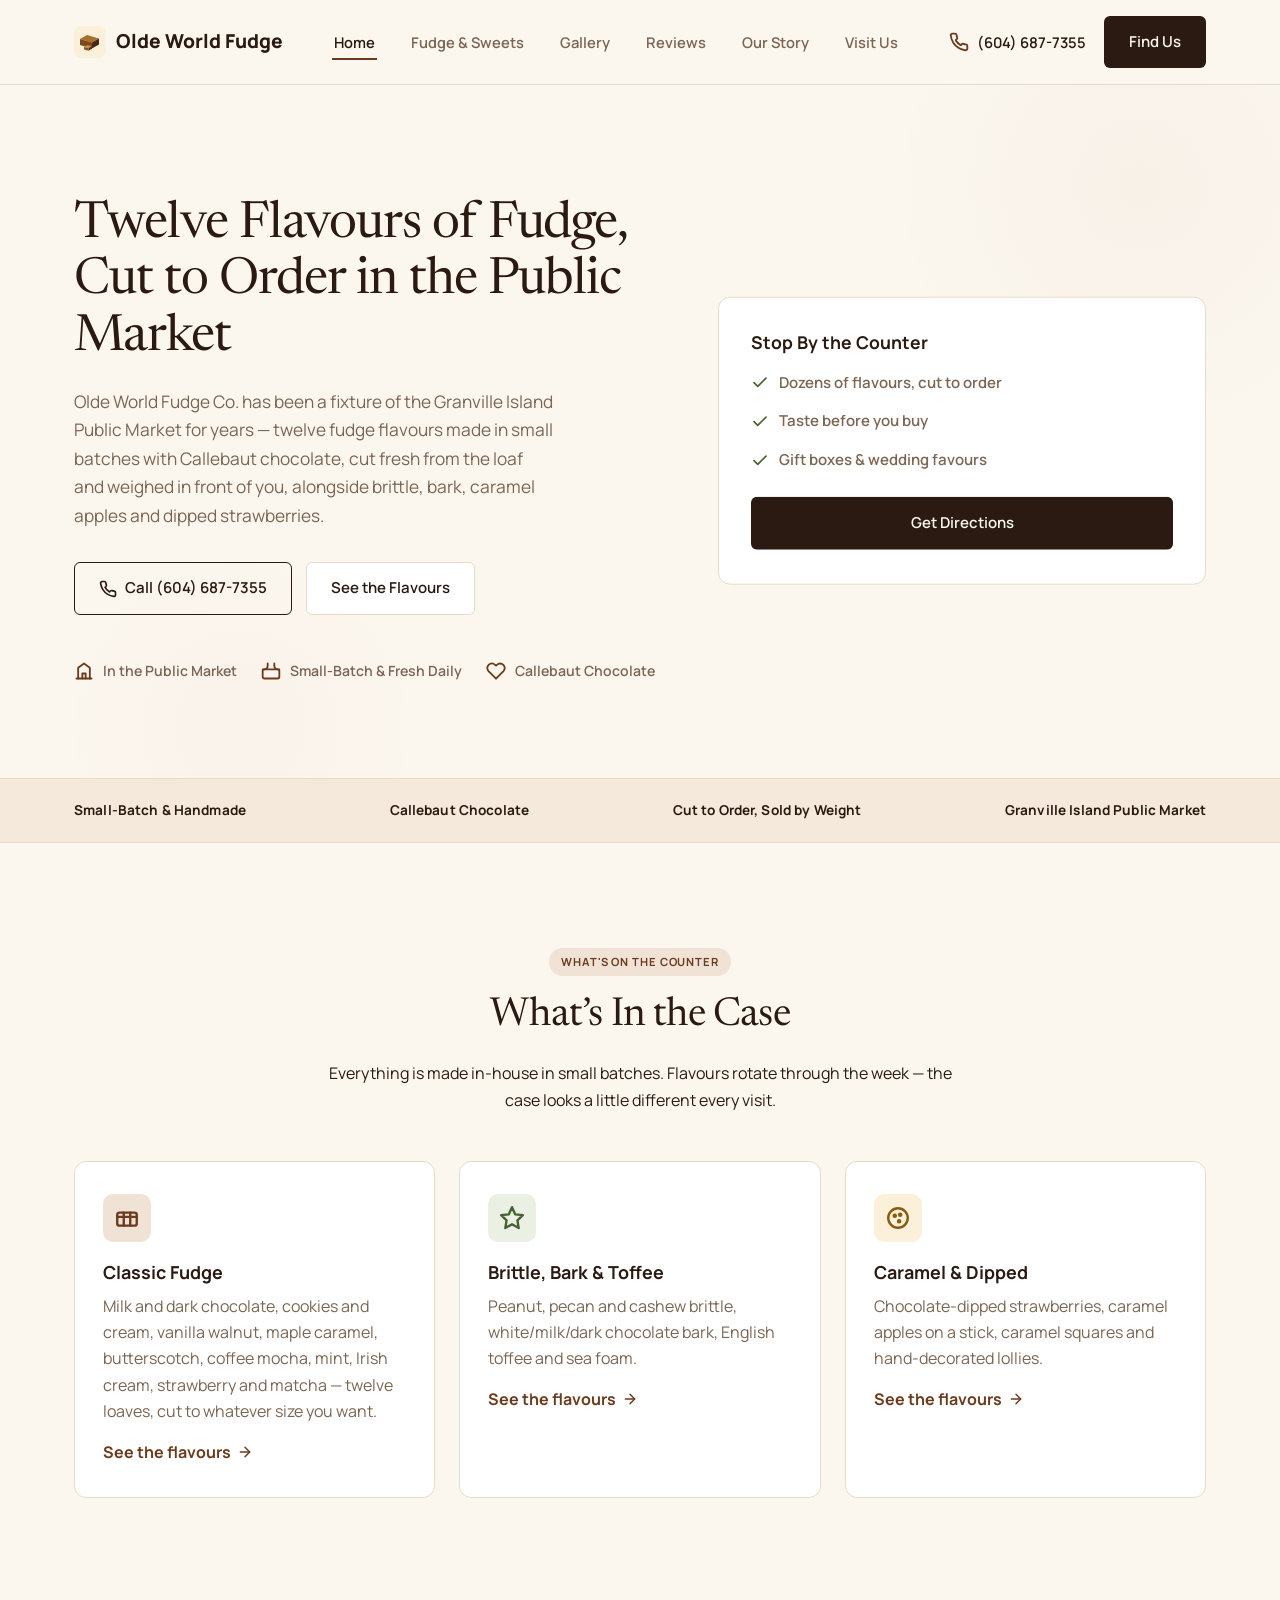
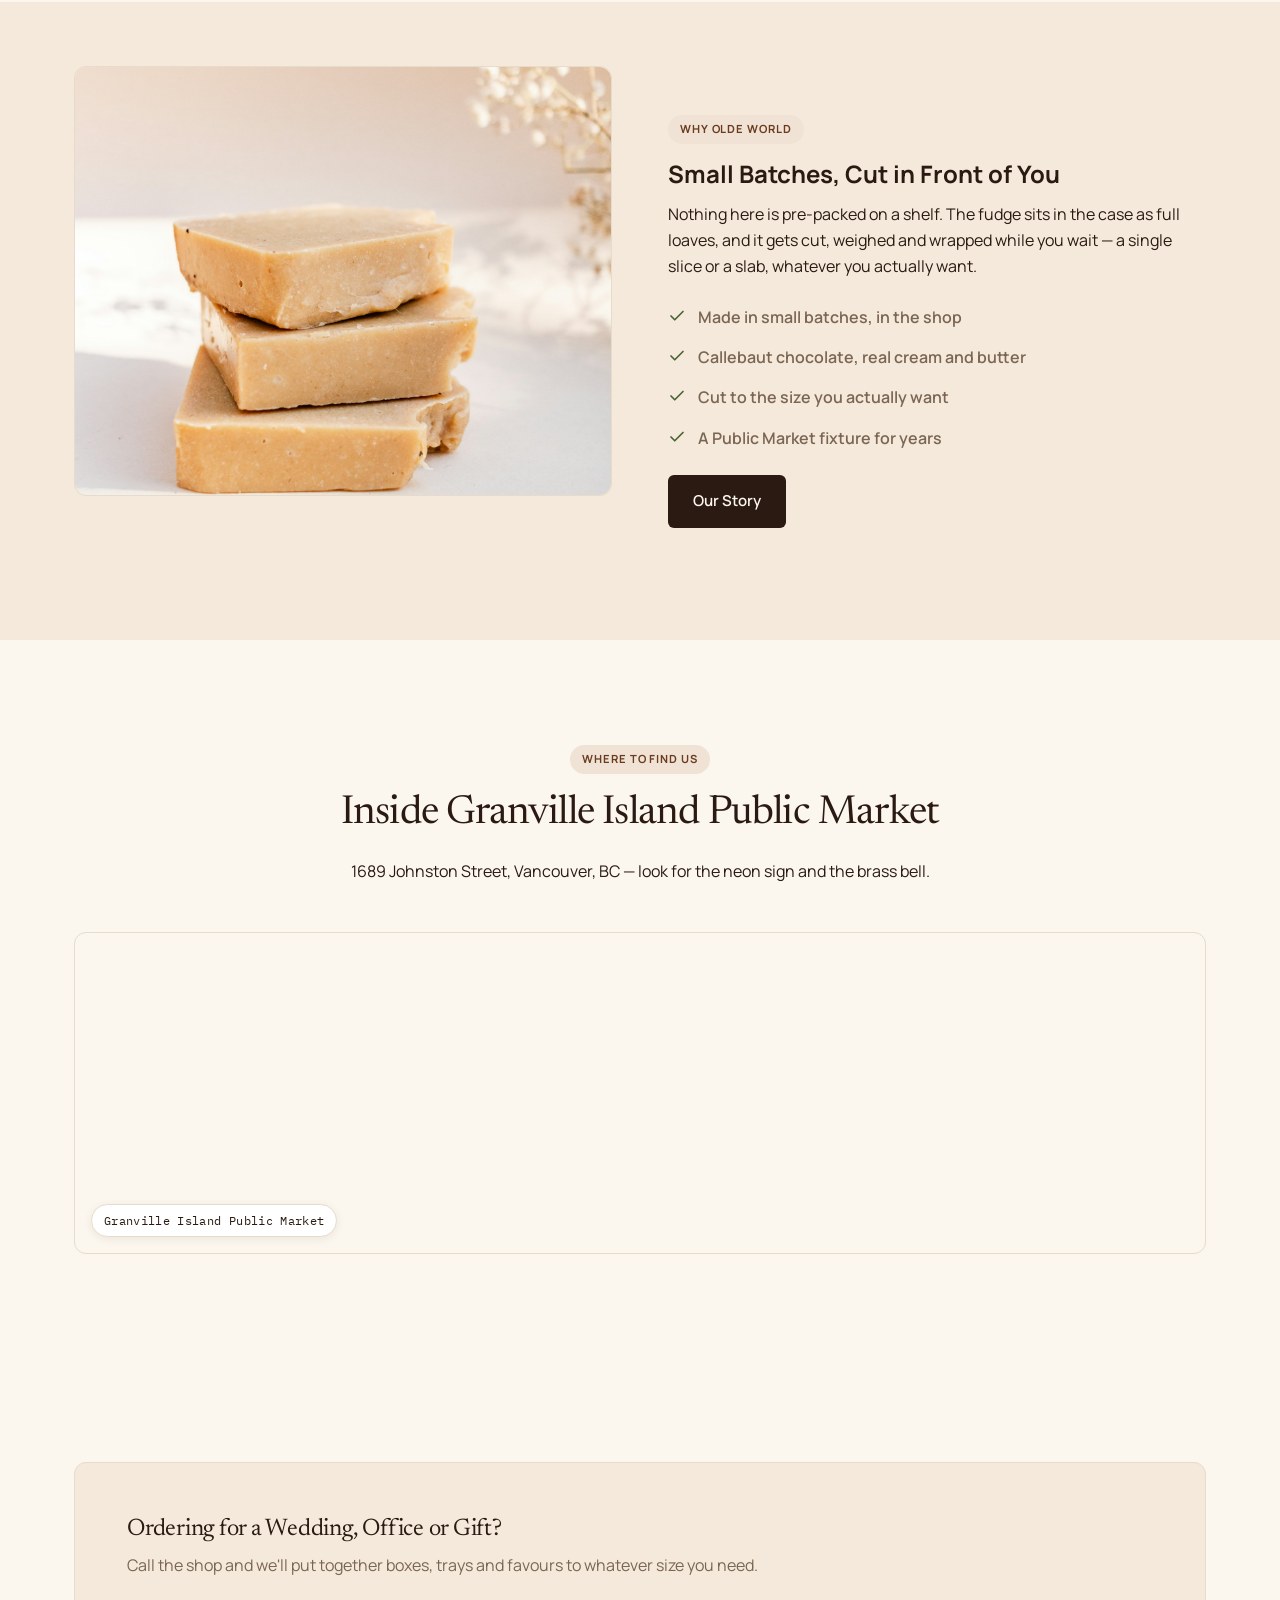
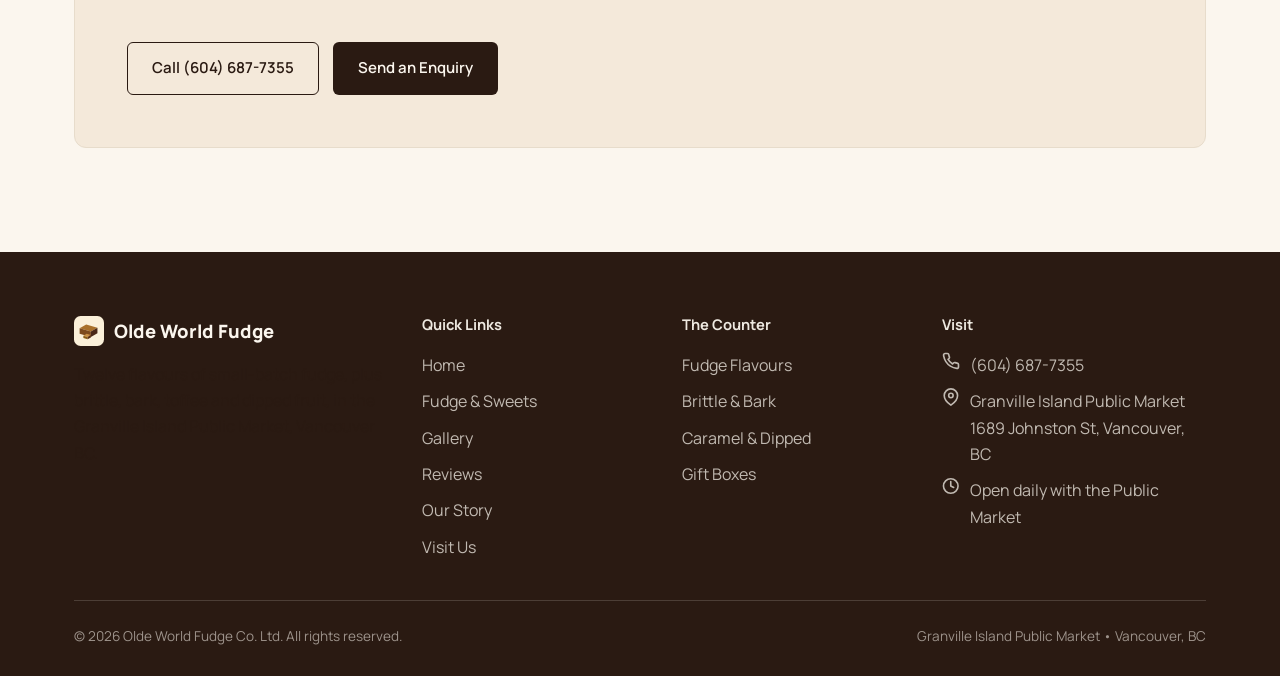
==== index.html @ 7602da62 "Olde World Fudge website Static site for Olde World Fudge Co., Granville Island Public Market. Reuse" ====
<!DOCTYPE html>
<html lang="en">
<head>
<meta charset="UTF-8">
<meta name="viewport" content="width=device-width, initial-scale=1.0">
<title>Olde World Fudge | Handmade Fudge in Granville Island Public Market, Vancouver</title>
<meta name="description" content="Olde World Fudge Co. makes twelve flavours of small-batch fudge with Callebaut chocolate, plus peanut, pecan and cashew brittle, chocolate bark, caramel apples and dipped strawberries, inside Granville Island Public Market, Vancouver BC. Call (604) 687-7355.">
<link rel="icon" type="image/svg+xml" href="assets/favicon.svg">
<link rel="preconnect" href="https://fonts.googleapis.com">
<link rel="preconnect" href="https://fonts.gstatic.com" crossorigin>
<link href="https://fonts.googleapis.com/css2?family=Manrope:wght@400;500;600;700;800&family=Newsreader:ital,wght@0,400;0,500;1,400&family=IBM+Plex+Mono:wght@500;600&display=swap" rel="stylesheet">
<link rel="stylesheet" href="css/style.css">
</head>
<body>

<header class="site-header">
  <div class="container">
    <a href="index.html" class="logo">
      <img src="assets/favicon.svg" alt="Olde World Fudge logo">
      Olde World Fudge
    </a>
    <nav class="nav">
      <ul class="nav-links">
        <li><a href="index.html" class="active">Home</a></li>
        <li><a href="flavours.html">Fudge &amp; Sweets</a></li>
        <li><a href="gallery.html">Gallery</a></li>
        <li><a href="reviews.html">Reviews</a></li>
        <li><a href="about.html">Our Story</a></li>
        <li><a href="contact.html">Visit Us</a></li>
      </ul>
    </nav>
    <div class="header-cta">
      <a href="tel:+16046877355" class="phone-link">
        <svg width="20" height="20" viewBox="0 0 24 24" fill="none" stroke="currentColor" stroke-width="2" stroke-linecap="round" stroke-linejoin="round"><path d="M22 16.92v3a2 2 0 0 1-2.18 2 19.79 19.79 0 0 1-8.63-3.07 19.5 19.5 0 0 1-6-6 19.79 19.79 0 0 1-3.07-8.67A2 2 0 0 1 4.11 2h3a2 2 0 0 1 2 1.72c.127.96.361 1.903.7 2.81a2 2 0 0 1-.45 2.11L8.09 9.91a16 16 0 0 0 6 6l1.27-1.27a2 2 0 0 1 2.11-.45c.907.339 1.85.573 2.81.7A2 2 0 0 1 22 16.92z"></path></svg>
        <span class="phone-text">(604) 687-7355</span>
      </a>
      <a href="contact.html" class="btn btn--primary">Find Us</a>
      <button class="nav-toggle" aria-label="Toggle menu"><span></span><span></span><span></span></button>
    </div>
  </div>
</header>

<section class="hero">
  <div class="container">
    <div class="hero-copy">
      <h1>Twelve Flavours of Fudge, Cut to Order in the Public Market</h1>
      <p class="lead">Olde World Fudge Co. has been a fixture of the Granville Island Public Market for years &mdash; twelve fudge flavours made in small batches with Callebaut chocolate, cut fresh from the loaf and weighed in front of you, alongside brittle, bark, caramel apples and dipped strawberries.</p>
      <div class="hero-actions">
        <a href="tel:+16046877355" class="btn btn--outline">
          <svg width="18" height="18" viewBox="0 0 24 24" fill="none" stroke="currentColor" stroke-width="2" stroke-linecap="round" stroke-linejoin="round"><path d="M22 16.92v3a2 2 0 0 1-2.18 2 19.79 19.79 0 0 1-8.63-3.07 19.5 19.5 0 0 1-6-6 19.79 19.79 0 0 1-3.07-8.67A2 2 0 0 1 4.11 2h3a2 2 0 0 1 2 1.72c.127.96.361 1.903.7 2.81a2 2 0 0 1-.45 2.11L8.09 9.91a16 16 0 0 0 6 6l1.27-1.27a2 2 0 0 1 2.11-.45c.907.339 1.85.573 2.81.7A2 2 0 0 1 22 16.92z"></path></svg>
          Call (604) 687-7355
        </a>
        <a href="flavours.html" class="btn btn--ghost">See the Flavours</a>
      </div>
      <div class="hero-badges">
        <div class="hero-badge">
          <svg width="20" height="20" viewBox="0 0 24 24" fill="none" stroke="currentColor" stroke-width="2" stroke-linecap="round" stroke-linejoin="round"><path d="M3 21h18"></path><path d="M5 21V8l7-5 7 5v13"></path><path d="M10 21v-6h4v6"></path></svg>
          In the Public Market
        </div>
        <div class="hero-badge">
          <svg width="20" height="20" viewBox="0 0 24 24" fill="none" stroke="currentColor" stroke-width="2" stroke-linecap="round" stroke-linejoin="round"><path d="M8 3v3a4 4 0 0 1-4 4H2"></path><path d="M16 3v3a4 4 0 0 0 4 4h2"></path><rect x="2" y="10" width="20" height="11" rx="2"></rect></svg>
          Small-Batch &amp; Fresh Daily
        </div>
        <div class="hero-badge">
          <svg width="20" height="20" viewBox="0 0 24 24" fill="none" stroke="currentColor" stroke-width="2" stroke-linecap="round" stroke-linejoin="round"><path d="M20.84 4.61a5.5 5.5 0 0 0-7.78 0L12 5.67l-1.06-1.06a5.5 5.5 0 0 0-7.78 7.78l1.06 1.06L12 21.23l7.78-7.78 1.06-1.06a5.5 5.5 0 0 0 0-7.78z"></path></svg>
          Callebaut Chocolate
        </div>
      </div>
    </div>
    <div class="hero-card">
      <h3>Stop By the Counter</h3>
      <ul>
        <li>
          <svg width="18" height="18" viewBox="0 0 24 24" fill="none" stroke="currentColor" stroke-width="2.5" stroke-linecap="round" stroke-linejoin="round"><polyline points="20 6 9 17 4 12"></polyline></svg>
          Dozens of flavours, cut to order
        </li>
        <li>
          <svg width="18" height="18" viewBox="0 0 24 24" fill="none" stroke="currentColor" stroke-width="2.5" stroke-linecap="round" stroke-linejoin="round"><polyline points="20 6 9 17 4 12"></polyline></svg>
          Taste before you buy
        </li>
        <li>
          <svg width="18" height="18" viewBox="0 0 24 24" fill="none" stroke="currentColor" stroke-width="2.5" stroke-linecap="round" stroke-linejoin="round"><polyline points="20 6 9 17 4 12"></polyline></svg>
          Gift boxes &amp; wedding favours
        </li>
      </ul>
      <a href="contact.html" class="btn btn--primary btn--block">Get Directions</a>
    </div>
  </div>
</section>

<div class="trust-strip">
  <div class="container">
    <div class="trust-item">Small-Batch &amp; Handmade</div>
    <div class="trust-item">Callebaut Chocolate</div>
    <div class="trust-item">Cut to Order, Sold by Weight</div>
    <div class="trust-item">Granville Island Public Market</div>
  </div>
</div>

<section class="section">
  <div class="container">
    <div class="section-head">
      <span class="eyebrow">What's On the Counter</span>
      <h2>What&rsquo;s In the Case</h2>
      <p>Everything is made in-house in small batches. Flavours rotate through the week &mdash; the case looks a little different every visit.</p>
    </div>
    <div class="grid grid--3">
      <div class="card">
        <div class="card-icon">
          <svg width="26" height="26" viewBox="0 0 24 24" fill="none" stroke="currentColor" stroke-width="2" stroke-linecap="round" stroke-linejoin="round"><rect x="3" y="7" width="18" height="12" rx="2"></rect><path d="M3 11h18M9 7v12M15 7v12"></path></svg>
        </div>
        <h3>Classic Fudge</h3>
        <p>Milk and dark chocolate, cookies and cream, vanilla walnut, maple caramel, butterscotch, coffee mocha, mint, Irish cream, strawberry and matcha &mdash; twelve loaves, cut to whatever size you want.</p>
        <a href="flavours.html" class="card-link">See the flavours
          <svg width="16" height="16" viewBox="0 0 24 24" fill="none" stroke="currentColor" stroke-width="2.5" stroke-linecap="round" stroke-linejoin="round"><line x1="5" y1="12" x2="19" y2="12"></line><polyline points="12 5 19 12 12 19"></polyline></svg>
        </a>
      </div>
      <div class="card">
        <div class="card-icon">
          <svg width="26" height="26" viewBox="0 0 24 24" fill="none" stroke="currentColor" stroke-width="2" stroke-linecap="round" stroke-linejoin="round"><path d="M12 2l2.9 6.6L22 9.3l-5 4.9 1.2 7.1L12 17.8l-6.2 3.5L7 14.2 2 9.3l7.1-.7L12 2z"></path></svg>
        </div>
        <h3>Brittle, Bark &amp; Toffee</h3>
        <p>Peanut, pecan and cashew brittle, white/milk/dark chocolate bark, English toffee and sea foam.</p>
        <a href="flavours.html" class="card-link">See the flavours
          <svg width="16" height="16" viewBox="0 0 24 24" fill="none" stroke="currentColor" stroke-width="2.5" stroke-linecap="round" stroke-linejoin="round"><line x1="5" y1="12" x2="19" y2="12"></line><polyline points="12 5 19 12 12 19"></polyline></svg>
        </a>
      </div>
      <div class="card">
        <div class="card-icon">
          <svg width="26" height="26" viewBox="0 0 24 24" fill="none" stroke="currentColor" stroke-width="2" stroke-linecap="round" stroke-linejoin="round"><circle cx="12" cy="12" r="9"></circle><circle cx="9" cy="10" r="1"></circle><circle cx="14" cy="9" r="1"></circle><circle cx="13" cy="15" r="1"></circle></svg>
        </div>
        <h3>Caramel &amp; Dipped</h3>
        <p>Chocolate-dipped strawberries, caramel apples on a stick, caramel squares and hand-decorated lollies.</p>
        <a href="flavours.html" class="card-link">See the flavours
          <svg width="16" height="16" viewBox="0 0 24 24" fill="none" stroke="currentColor" stroke-width="2.5" stroke-linecap="round" stroke-linejoin="round"><line x1="5" y1="12" x2="19" y2="12"></line><polyline points="12 5 19 12 12 19"></polyline></svg>
        </a>
      </div>
    </div>
  </div>
</section>

<section class="section section--alt">
  <div class="container">
    <div class="split">
      <div class="image-block">
        <img src="assets/gallery/photo1.jpg" alt="The fudge case at Olde World Fudge, loaves cut to order" loading="lazy">
      </div>
      <div>
        <span class="eyebrow">Why Olde World</span>
        <h2>Small Batches, Cut in Front of You</h2>
        <p>Nothing here is pre-packed on a shelf. The fudge sits in the case as full loaves, and it gets cut, weighed and wrapped while you wait &mdash; a single slice or a slab, whatever you actually want.</p>
        <ul class="check-list">
          <li>
            <svg width="18" height="18" viewBox="0 0 24 24" fill="none" stroke="currentColor" stroke-width="2.5" stroke-linecap="round" stroke-linejoin="round"><polyline points="20 6 9 17 4 12"></polyline></svg>
            Made in small batches, in the shop
          </li>
          <li>
            <svg width="18" height="18" viewBox="0 0 24 24" fill="none" stroke="currentColor" stroke-width="2.5" stroke-linecap="round" stroke-linejoin="round"><polyline points="20 6 9 17 4 12"></polyline></svg>
            Callebaut chocolate, real cream and butter
          </li>
          <li>
            <svg width="18" height="18" viewBox="0 0 24 24" fill="none" stroke="currentColor" stroke-width="2.5" stroke-linecap="round" stroke-linejoin="round"><polyline points="20 6 9 17 4 12"></polyline></svg>
            Cut to the size you actually want
          </li>
          <li>
            <svg width="18" height="18" viewBox="0 0 24 24" fill="none" stroke="currentColor" stroke-width="2.5" stroke-linecap="round" stroke-linejoin="round"><polyline points="20 6 9 17 4 12"></polyline></svg>
            A Public Market fixture for years
          </li>
        </ul>
        <a href="about.html" class="btn btn--primary">Our Story</a>
      </div>
    </div>
  </div>
</section>

<section class="section">
  <div class="container">
    <div class="section-head">
      <span class="eyebrow">Where to Find Us</span>
      <h2>Inside Granville Island Public Market</h2>
      <p>1689 Johnston Street, Vancouver, BC &mdash; look for the neon sign and the brass bell.</p>
    </div>
    <div class="map-wrap">
      <iframe src="https://www.google.com/maps?q=Granville+Island+Public+Market,+1689+Johnston+St,+Vancouver,+BC&output=embed" loading="lazy" referrerpolicy="no-referrer-when-downgrade" title="Map to Granville Island Public Market"></iframe>
      <span class="radius-label">Granville Island Public Market</span>
    </div>
  </div>
</section>

<section class="section">
  <div class="container">
    <div class="cta-banner">
      <div>
        <h2>Ordering for a Wedding, Office or Gift?</h2>
        <p>Call the shop and we'll put together boxes, trays and favours to whatever size you need.</p>
      </div>
      <div class="hero-actions">
        <a href="tel:+16046877355" class="btn btn--outline">Call (604) 687-7355</a>
        <a href="contact.html" class="btn btn--primary">Send an Enquiry</a>
      </div>
    </div>
  </div>
</section>

<footer class="site-footer">
  <div class="container">
    <div class="footer-grid">
      <div>
        <div class="footer-logo">
          <img src="assets/favicon.svg" alt="Olde World Fudge logo" width="30" height="30">
          Olde World Fudge
        </div>
        <p>Twelve flavours of small-batch fudge, plus brittle, bark, toffee and dipped fruit, in the Granville Island Public Market, Vancouver BC.</p>
      </div>
      <div>
        <h4>Quick Links</h4>
        <ul>
          <li><a href="index.html">Home</a></li>
          <li><a href="flavours.html">Fudge &amp; Sweets</a></li>
          <li><a href="gallery.html">Gallery</a></li>
          <li><a href="reviews.html">Reviews</a></li>
          <li><a href="about.html">Our Story</a></li>
          <li><a href="contact.html">Visit Us</a></li>
        </ul>
      </div>
      <div>
        <h4>The Counter</h4>
        <ul>
          <li><a href="flavours.html">Fudge Flavours</a></li>
          <li><a href="flavours.html">Brittle &amp; Bark</a></li>
          <li><a href="flavours.html">Caramel &amp; Dipped</a></li>
          <li><a href="contact.html">Gift Boxes</a></li>
        </ul>
      </div>
      <div>
        <h4>Visit</h4>
        <ul class="footer-contact">
          <li>
            <svg width="18" height="18" viewBox="0 0 24 24" fill="none" stroke="currentColor" stroke-width="2" stroke-linecap="round" stroke-linejoin="round"><path d="M22 16.92v3a2 2 0 0 1-2.18 2 19.79 19.79 0 0 1-8.63-3.07 19.5 19.5 0 0 1-6-6 19.79 19.79 0 0 1-3.07-8.67A2 2 0 0 1 4.11 2h3a2 2 0 0 1 2 1.72c.127.96.361 1.903.7 2.81a2 2 0 0 1-.45 2.11L8.09 9.91a16 16 0 0 0 6 6l1.27-1.27a2 2 0 0 1 2.11-.45c.907.339 1.85.573 2.81.7A2 2 0 0 1 22 16.92z"></path></svg>
            <a href="tel:+16046877355">(604) 687-7355</a>
          </li>
          <li>
            <svg width="18" height="18" viewBox="0 0 24 24" fill="none" stroke="currentColor" stroke-width="2" stroke-linecap="round" stroke-linejoin="round"><path d="M21 10c0 7-9 13-9 13s-9-6-9-13a9 9 0 0 1 18 0z"></path><circle cx="12" cy="10" r="3"></circle></svg>
            <span>Granville Island Public Market<br>1689 Johnston St, Vancouver, BC</span>
          </li>
          <li>
            <svg width="18" height="18" viewBox="0 0 24 24" fill="none" stroke="currentColor" stroke-width="2" stroke-linecap="round" stroke-linejoin="round"><circle cx="12" cy="12" r="10"></circle><polyline points="12 6 12 12 16 14"></polyline></svg>
            <span>Open daily with the Public Market</span>
          </li>
        </ul>
      </div>
    </div>
    <div class="footer-bottom">
      <span>&copy; <span id="year"></span> Olde World Fudge Co. Ltd. All rights reserved.</span>
      <span>Granville Island Public Market &bull; Vancouver, BC</span>
    </div>
  </div>
</footer>

<script>document.getElementById("year").textContent = new Date().getFullYear();</script>
<script src="js/main.js"></script>
</body>
</html>
---- css/style.css ----
/* ---------- Design tokens ---------- */
:root {
  --bg: #fbf6ee;
  --bg-alt: #f4e9da;
  --surface: #ffffff;
  --ink: #2a1a12;
  --ink-muted: #7b6553;
  --line: #e7dccb;

  /* Confectionery accents — cocoa, caramel, pistachio, raspberry */
  --pastel-blue-bg: #f0e3d5;
  --pastel-blue-fg: #6b3b1e;
  --pastel-red-bg: #fbe7ea;
  --pastel-red-fg: #96263f;
  --pastel-green-bg: #eaf0e4;
  --pastel-green-fg: #47632f;
  --pastel-yellow-bg: #fbf0d9;
  --pastel-yellow-fg: #8a5a10;

  --shadow: 0 2px 10px rgba(42, 26, 18, 0.07);
  --radius: 12px;
  --radius-sm: 6px;
  --max-width: 1180px;
  --font-heading: "Newsreader", "Iowan Old Style", Georgia, serif;
  --font-body: "Manrope", system-ui, -apple-system, sans-serif;
  --font-mono: "IBM Plex Mono", ui-monospace, "SF Mono", monospace;
}

* { box-sizing: border-box; }

html { scroll-behavior: smooth; }

body {
  margin: 0;
  font-family: var(--font-body);
  color: var(--ink);
  background: var(--bg);
  line-height: 1.65;
}

h1, h2, h3, h4 {
  font-family: var(--font-body);
  font-weight: 700;
  color: var(--ink);
  line-height: 1.2;
  margin: 0 0 0.5em;
}

p { margin: 0 0 1em; color: var(--ink); }

a { color: inherit; text-decoration: none; }

img { max-width: 100%; display: block; }

svg { stroke-width: 2.2; }

.container {
  width: 100%;
  max-width: var(--max-width);
  margin: 0 auto;
  padding: 0 24px;
}

.section {
  padding: 104px 0;
}

.section--alt {
  background: var(--bg-alt);
}

.section-head {
  text-align: center;
  max-width: 640px;
  margin: 0 auto 48px;
}

.section-head h2 {
  font-family: var(--font-heading);
  font-weight: 400;
  font-size: clamp(1.9rem, 3.2vw, 2.5rem);
  letter-spacing: -0.02em;
}

.eyebrow {
  display: inline-block;
  color: var(--pastel-blue-fg);
  background: var(--pastel-blue-bg);
  font-weight: 700;
  font-size: 0.7rem;
  letter-spacing: 0.08em;
  text-transform: uppercase;
  padding: 5px 12px;
  border-radius: 999px;
  margin-bottom: 16px;
}

/* ---------- Buttons ---------- */
.btn {
  display: inline-flex;
  align-items: center;
  justify-content: center;
  gap: 8px;
  padding: 13px 24px;
  border-radius: var(--radius-sm);
  font-weight: 600;
  font-size: 0.94rem;
  border: 1px solid transparent;
  cursor: pointer;
  transition: background 0.2s ease, color 0.2s ease, border-color 0.2s ease, transform 0.15s ease;
}

.btn:active { transform: scale(0.98); }

.btn--primary {
  background: var(--ink);
  color: var(--bg);
}
.btn--primary:hover { background: #43291b; }

.btn--outline {
  background: transparent;
  border-color: currentColor;
  color: var(--ink);
}
.btn--outline:hover { background: var(--ink); color: var(--bg); }

.btn--ghost {
  background: var(--surface);
  color: var(--ink);
  border-color: var(--line);
}
.btn--ghost:hover { border-color: var(--ink); }

.btn--block { width: 100%; }

/* ---------- Header ---------- */
.site-header {
  position: sticky;
  top: 0;
  z-index: 100;
  background: rgba(251, 246, 238, 0.92);
  backdrop-filter: blur(8px);
  border-bottom: 1px solid var(--line);
}

.site-header .container {
  display: flex;
  align-items: center;
  justify-content: space-between;
  height: 84px;
}

.logo {
  display: flex;
  align-items: center;
  gap: 10px;
  font-family: var(--font-body);
  font-weight: 800;
  font-size: 1.2rem;
  color: var(--ink);
}

.logo img { width: 32px; height: 32px; }

.nav {
  display: flex;
  align-items: center;
  gap: 36px;
}

.nav-links {
  display: flex;
  gap: 32px;
  list-style: none;
  margin: 0;
  padding: 0;
}

.nav-links a {
  font-weight: 600;
  font-size: 0.92rem;
  color: var(--ink-muted);
  padding: 6px 2px;
  border-bottom: 2px solid transparent;
  transition: color 0.15s ease, border-color 0.15s ease;
}

.nav-links a:hover,
.nav-links a.active {
  color: var(--ink);
  border-color: var(--pastel-blue-fg);
}

.header-cta {
  display: flex;
  align-items: center;
  gap: 18px;
}

.phone-link {
  display: flex;
  align-items: center;
  gap: 8px;
  font-weight: 600;
  font-size: 0.92rem;
  color: var(--ink);
}

.phone-link svg { flex-shrink: 0; color: var(--pastel-blue-fg); }

.nav-toggle {
  display: none;
  flex-direction: column;
  gap: 5px;
  background: none;
  border: none;
  cursor: pointer;
  padding: 8px;
}

.nav-toggle span {
  width: 22px;
  height: 2px;
  background: var(--ink);
  border-radius: 2px;
}

/* ---------- Hero ---------- */
.hero {
  background: var(--bg);
  padding: 112px 0 96px;
  position: relative;
  overflow: hidden;
}

.hero::before,
.hero::after {
  content: "";
  position: absolute;
  border-radius: 50%;
  background: radial-gradient(circle, rgba(107, 59, 30, 0.5) 0%, transparent 70%);
  opacity: 0.05;
  pointer-events: none;
}

.hero::before {
  width: 520px;
  height: 520px;
  top: -160px;
  right: -120px;
}

.hero::after {
  width: 380px;
  height: 380px;
  background: radial-gradient(circle, rgba(150, 38, 63, 0.45) 0%, transparent 70%);
  bottom: -140px;
  left: 4%;
  opacity: 0.04;
}

.hero .container {
  display: grid;
  grid-template-columns: 1.1fr 0.9fr;
  gap: 48px;
  align-items: center;
  position: relative;
  z-index: 1;
}

.hero h1 {
  font-family: var(--font-heading);
  font-weight: 400;
  color: var(--ink);
  font-size: clamp(2.3rem, 4vw, 3.4rem);
  letter-spacing: -0.02em;
  line-height: 1.1;
  margin-bottom: 22px;
}

.hero p.lead {
  font-size: 1.08rem;
  color: var(--ink-muted);
  max-width: 480px;
}

.hero-actions {
  display: flex;
  flex-wrap: wrap;
  gap: 14px;
  margin-top: 32px;
}

.hero-badges {
  display: flex;
  flex-wrap: wrap;
  gap: 24px;
  margin-top: 44px;
}

.hero-badge {
  display: flex;
  align-items: center;
  gap: 9px;
  font-weight: 600;
  font-size: 0.88rem;
  color: var(--ink-muted);
}

.hero-badge svg { color: var(--pastel-blue-fg); }

.hero-card {
  background: var(--surface);
  border: 1px solid var(--line);
  border-radius: var(--radius);
  padding: 34px 32px;
  color: var(--ink);
}

.hero-card h3 {
  margin-bottom: 18px;
  font-family: var(--font-body);
  font-size: 1.1rem;
}

.hero-card ul {
  list-style: none;
  margin: 0 0 24px;
  padding: 0;
  display: grid;
  gap: 14px;
}

.hero-card li {
  display: flex;
  align-items: center;
  gap: 10px;
  font-weight: 600;
  font-size: 0.94rem;
  color: var(--ink-muted);
}

.hero-card li svg { color: var(--pastel-green-fg); flex-shrink: 0; }

/* ---------- Trust strip ---------- */
.trust-strip {
  background: var(--bg-alt);
  border-top: 1px solid var(--line);
  border-bottom: 1px solid var(--line);
}

.trust-strip .container {
  display: flex;
  flex-wrap: wrap;
  justify-content: space-between;
  gap: 16px;
  padding: 20px 24px;
}

.trust-item {
  display: flex;
  align-items: center;
  gap: 10px;
  font-weight: 700;
  font-size: 0.85rem;
  letter-spacing: 0.01em;
  color: var(--ink);
}

/* ---------- Cards / grids ---------- */
.grid {
  display: grid;
  gap: 24px;
}

.grid--3 { grid-template-columns: repeat(3, 1fr); }
.grid--2 { grid-template-columns: repeat(2, 1fr); }
.grid--4 { grid-template-columns: repeat(4, 1fr); }

.card {
  background: var(--surface);
  border: 1px solid var(--line);
  border-radius: var(--radius);
  padding: 32px 28px;
  transition: box-shadow 0.2s ease, transform 0.2s ease;
}

.card:hover {
  box-shadow: var(--shadow);
  transform: translateY(-2px);
}

.card-icon {
  width: 48px;
  height: 48px;
  border-radius: 10px;
  background: var(--pastel-blue-bg);
  color: var(--pastel-blue-fg);
  display: flex;
  align-items: center;
  justify-content: center;
  margin-bottom: 20px;
}

/* Cycle accent colors so the grid reads as varied, not uniform */
.grid--3 .card:nth-child(4n+1) .card-icon,
.grid--2 .card:nth-child(4n+1) .card-icon { background: var(--pastel-blue-bg); color: var(--pastel-blue-fg); }
.grid--3 .card:nth-child(4n+2) .card-icon,
.grid--2 .card:nth-child(4n+2) .card-icon { background: var(--pastel-green-bg); color: var(--pastel-green-fg); }
.grid--3 .card:nth-child(4n+3) .card-icon,
.grid--2 .card:nth-child(4n+3) .card-icon { background: var(--pastel-yellow-bg); color: var(--pastel-yellow-fg); }
.grid--3 .card:nth-child(4n+4) .card-icon,
.grid--2 .card:nth-child(4n+4) .card-icon { background: var(--pastel-red-bg); color: var(--pastel-red-fg); }

.card h3 { font-size: 1.12rem; }

.card p { color: var(--ink-muted); margin-bottom: 0; }

.card a.card-link {
  display: inline-flex;
  align-items: center;
  gap: 6px;
  margin-top: 14px;
  font-weight: 700;
  color: var(--pastel-blue-fg);
}

/* ---------- Split sections ---------- */
.split {
  display: grid;
  grid-template-columns: 1fr 1fr;
  gap: 56px;
  align-items: center;
}

.split img,
.split .image-block {
  border-radius: var(--radius);
  width: 100%;
}

.image-block {
  aspect-ratio: 4 / 3.2;
  background: var(--bg-alt);
  border: 1px solid var(--line);
  display: flex;
  align-items: center;
  justify-content: center;
  color: var(--ink-muted);
  overflow: hidden;
}

.image-block img {
  width: 100%;
  height: 100%;
  object-fit: cover;
}

.check-list {
  list-style: none;
  margin: 24px 0;
  padding: 0;
  display: grid;
  gap: 14px;
}

.check-list li {
  display: flex;
  gap: 12px;
  align-items: flex-start;
  font-weight: 600;
  color: var(--ink-muted);
}

.check-list svg {
  flex-shrink: 0;
  color: var(--pastel-green-fg);
  margin-top: 3px;
}

/* ---------- CTA banner ---------- */
.cta-banner {
  background: var(--bg-alt);
  border: 1px solid var(--line);
  border-radius: var(--radius);
  padding: 52px;
  display: flex;
  align-items: center;
  justify-content: space-between;
  gap: 32px;
  flex-wrap: wrap;
}

.cta-banner h2 {
  font-family: var(--font-heading);
  font-weight: 400;
  color: var(--ink);
  letter-spacing: -0.01em;
  margin-bottom: 8px;
}
.cta-banner p { color: var(--ink-muted); margin: 0; }

/* ---------- Footer ---------- */
.site-footer {
  background: var(--ink);
  color: rgba(251, 246, 238, 0.72);
  padding: 64px 0 28px;
}

.footer-grid {
  display: grid;
  grid-template-columns: 1.4fr 1fr 1fr 1.2fr;
  gap: 40px;
  padding-bottom: 40px;
  border-bottom: 1px solid rgba(251, 246, 238, 0.16);
}

.footer-logo {
  display: flex;
  align-items: center;
  gap: 10px;
  font-family: var(--font-body);
  font-weight: 800;
  font-size: 1.15rem;
  color: var(--bg);
  margin-bottom: 14px;
}

.footer-grid h4 {
  color: rgba(251, 246, 238, 0.94);
  font-family: var(--font-body);
  font-size: 0.92rem;
  margin-bottom: 18px;
}

.footer-grid ul {
  list-style: none;
  margin: 0;
  padding: 0;
  display: grid;
  gap: 10px;
}

.footer-grid a:hover { color: #e2b877; }

.footer-contact li {
  display: flex;
  align-items: flex-start;
  gap: 10px;
}

.footer-bottom {
  padding-top: 24px;
  display: flex;
  justify-content: space-between;
  flex-wrap: wrap;
  gap: 12px;
  font-size: 0.85rem;
  color: rgba(251, 246, 238, 0.55);
}

/* ---------- Page header (inner pages) ---------- */
.page-header {
  background: var(--bg-alt);
  border-bottom: 1px solid var(--line);
  padding: 64px 0;
  text-align: center;
}

.page-header h1 {
  font-family: var(--font-heading);
  font-weight: 400;
  color: var(--ink);
  letter-spacing: -0.02em;
  margin-bottom: 10px;
}
.page-header p { color: var(--ink-muted); max-width: 560px; margin: 0 auto; }

.breadcrumb {
  display: flex;
  justify-content: center;
  gap: 8px;
  font-family: var(--font-mono);
  font-size: 0.78rem;
  letter-spacing: 0.03em;
  color: var(--ink-muted);
  margin-bottom: 14px;
}

/* ---------- Contact page ---------- */
.contact-grid {
  display: grid;
  grid-template-columns: 1fr 1.2fr;
  gap: 48px;
  align-items: start;
}

.contact-info-card {
  background: var(--bg-alt);
  border: 1px solid var(--line);
  border-radius: var(--radius);
  padding: 32px;
}

.contact-info-card ul {
  list-style: none;
  margin: 20px 0 0;
  padding: 0;
  display: grid;
  gap: 20px;
}

.contact-info-card li {
  display: flex;
  gap: 14px;
  align-items: flex-start;
}

.contact-info-card .info-icon {
  width: 40px;
  height: 40px;
  border-radius: 10px;
  background: var(--surface);
  border: 1px solid var(--line);
  color: var(--pastel-blue-fg);
  display: flex;
  align-items: center;
  justify-content: center;
  flex-shrink: 0;
}

.contact-info-card strong { display: block; color: var(--ink); }
.contact-info-card span { color: var(--ink-muted); font-size: 0.95rem; }

.form-card {
  background: var(--surface);
  border: 1px solid var(--line);
  border-radius: var(--radius);
  padding: 36px;
  transition: border-color 0.2s ease, box-shadow 0.2s ease;
}

.form-card:focus-within {
  border-color: var(--pastel-blue-fg);
  box-shadow: 0 0 0 3px rgba(107, 59, 30, 0.16);
}

.form-row {
  display: grid;
  grid-template-columns: 1fr 1fr;
  gap: 18px;
}

.field { margin-bottom: 18px; }

.field label {
  display: block;
  font-weight: 700;
  margin-bottom: 6px;
  font-size: 0.88rem;
  color: var(--ink);
}

.field input,
.field select,
.field textarea {
  width: 100%;
  padding: 12px 14px;
  border: 1px solid var(--line);
  border-radius: var(--radius-sm);
  font-family: var(--font-body);
  font-size: 0.96rem;
  color: var(--ink);
  background: var(--surface);
}

.field input:focus,
.field select:focus,
.field textarea:focus {
  outline: none;
  border-color: var(--pastel-blue-fg);
  box-shadow: 0 0 0 3px rgba(107, 59, 30, 0.16);
}

.field textarea { resize: vertical; min-height: 120px; }

.form-note {
  font-size: 0.83rem;
  color: var(--ink-muted);
  margin-top: 10px;
}

.form-success {
  display: none;
  background: var(--pastel-green-bg);
  border: 1px solid var(--pastel-green-fg);
  color: var(--pastel-green-fg);
  border-radius: var(--radius-sm);
  padding: 16px 18px;
  font-weight: 700;
  margin-bottom: 20px;
}

.form-success.visible { display: block; }

.map-wrap {
  position: relative;
  border-radius: var(--radius);
  overflow: hidden;
  margin-top: 28px;
  border: 1px solid var(--line);
}

.map-wrap iframe {
  width: 100%;
  height: 320px;
  border: 0;
  display: block;
}

.radius-ring {
  position: absolute;
  top: 50%;
  left: 50%;
  width: min(60%, 340px);
  aspect-ratio: 1 / 1;
  transform: translate(-50%, -50%);
  border-radius: 50%;
  border: 2px dashed var(--pastel-blue-fg);
  background: rgba(107, 59, 30, 0.08);
  pointer-events: none;
}

.radius-label {
  position: absolute;
  bottom: 16px;
  left: 16px;
  background: var(--surface);
  border: 1px solid var(--line);
  color: var(--ink);
  font-family: var(--font-mono);
  font-size: 0.72rem;
  letter-spacing: 0.03em;
  padding: 6px 12px;
  border-radius: 999px;
  box-shadow: var(--shadow);
}

/* ---------- About page ---------- */
.value-list {
  display: grid;
  grid-template-columns: repeat(2, 1fr);
  gap: 20px;
}

/* ---------- Gallery page ---------- */
.gallery-grid {
  display: grid;
  grid-template-columns: repeat(3, 1fr);
  gap: 20px;
}

.gallery-item {
  aspect-ratio: 4 / 3;
  border-radius: var(--radius);
  overflow: hidden;
  border: 1px solid var(--line);
  background: var(--bg-alt);
  position: relative;
  transition: box-shadow 0.2s ease;
}

.gallery-item img {
  width: 100%;
  height: 100%;
  object-fit: cover;
  transition: transform 0.4s ease;
}

.gallery-item:hover img {
  transform: scale(1.03);
}

.gallery-item:hover {
  box-shadow: var(--shadow);
}

.gallery-empty {
  grid-column: 1 / -1;
  text-align: center;
  padding: 48px 24px;
  color: var(--ink-muted);
  border: 1px dashed var(--line);
  border-radius: var(--radius);
}

/* ---------- Reviews page ---------- */
.review-cta {
  background: var(--bg-alt);
  border: 1px solid var(--line);
  border-radius: var(--radius);
  padding: 48px;
  text-align: center;
}

.review-cta .btn { margin: 6px; }

/* ---------- Responsive ---------- */
@media (max-width: 900px) {
  .hero .container,
  .split,
  .contact-grid {
    grid-template-columns: 1fr;
  }

  .hero-card { order: -1; }

  .grid--3, .grid--4 { grid-template-columns: repeat(2, 1fr); }

  .gallery-grid { grid-template-columns: repeat(2, 1fr); }

  .footer-grid { grid-template-columns: 1fr 1fr; }

  .value-list { grid-template-columns: 1fr; }
}

/* Nav switches to the hamburger menu well before the header's content
   would otherwise wrap/overlap (logo + 6 links + phone + CTA needs ~1150px). */
@media (max-width: 1160px) {
  .nav-links, .header-cta .phone-link span.phone-text { display: none; }

  .nav-toggle { display: flex; }

  .nav.open .nav-links {
    display: flex;
    position: absolute;
    top: 84px;
    left: 0;
    right: 0;
    background: var(--surface);
    flex-direction: column;
    padding: 20px 24px;
    gap: 18px;
    border-bottom: 1px solid var(--line);
    box-shadow: var(--shadow);
  }
}

@media (max-width: 720px) {
  .section { padding: 56px 0; }

  .grid--3, .grid--4, .grid--2 { grid-template-columns: 1fr; }

  .gallery-grid { grid-template-columns: 1fr; }

  .form-row { grid-template-columns: 1fr; }

  .cta-banner { padding: 36px; text-align: center; justify-content: center; }

  .footer-grid { grid-template-columns: 1fr; }

  .footer-bottom { flex-direction: column; text-align: center; }
}

/* ================================================================
   Motion & interaction layer — quiet, invisible-until-noticed
   ================================================================ */

.site-header { transition: box-shadow 0.3s ease; }
.site-header .container { transition: height 0.3s ease; }
.site-header.is-scrolled .container { height: 68px; }
.site-header.is-scrolled { box-shadow: 0 1px 0 var(--line); }

.nav-links a { position: relative; }

.nav-toggle span { transition: transform 0.25s ease, opacity 0.25s ease; }
.nav-toggle.is-active span:nth-child(1) { transform: translateY(7px) rotate(45deg); }
.nav-toggle.is-active span:nth-child(2) { opacity: 0; }
.nav-toggle.is-active span:nth-child(3) { transform: translateY(-7px) rotate(-45deg); }

.btn:active { transform: scale(0.98); }
.btn.is-loading { pointer-events: none; opacity: 0.7; }

.nav.open .nav-links {
  background: var(--surface);
}

/* ---------- Scroll reveal ---------- */
.reveal {
  opacity: 0;
  transform: translateY(12px);
  transition: opacity 0.6s cubic-bezier(0.16, 1, 0.3, 1), transform 0.6s cubic-bezier(0.16, 1, 0.3, 1);
  transition-delay: var(--reveal-delay, 0ms);
}
.reveal.in-view { opacity: 1; transform: none; }

/* ---------- Scroll progress bar ---------- */
.scroll-progress {
  position: fixed;
  top: 0;
  left: 0;
  height: 2px;
  width: 0%;
  background: var(--pastel-blue-fg);
  z-index: 1000;
  transition: width 0.1s ease-out;
}

/* ---------- Back to top ---------- */
.back-to-top {
  position: fixed;
  right: 24px;
  bottom: 24px;
  width: 44px;
  height: 44px;
  border-radius: 50%;
  background: var(--surface);
  border: 1px solid var(--line);
  color: var(--ink);
  display: flex;
  align-items: center;
  justify-content: center;
  box-shadow: var(--shadow);
  cursor: pointer;
  opacity: 0;
  transform: translateY(12px);
  pointer-events: none;
  transition: opacity 0.3s ease, transform 0.3s ease, background 0.2s ease, color 0.2s ease;
  z-index: 90;
}
.back-to-top.is-visible { opacity: 1; transform: none; pointer-events: auto; }
.back-to-top:hover { background: var(--ink); color: var(--bg); }

/* ---------- Gallery lightbox ---------- */
.gallery-item {
  cursor: zoom-in;
  position: relative;
}

.gallery-item::after {
  content: "";
  position: absolute;
  inset: 0;
  background: linear-gradient(180deg, rgba(42,26,18,0) 55%, rgba(42,26,18,0.4) 100%);
  opacity: 0;
  transition: opacity 0.25s ease;
  pointer-events: none;
}
.gallery-item:hover::after { opacity: 1; }

.gallery-zoom-icon {
  position: absolute;
  top: 50%;
  left: 50%;
  width: 40px;
  height: 40px;
  border-radius: 50%;
  background: rgba(255, 255, 255, 0.95);
  color: var(--ink);
  display: flex;
  align-items: center;
  justify-content: center;
  opacity: 0;
  transform: translate(-50%, -50%) scale(0.85);
  transition: opacity 0.25s ease, transform 0.25s ease;
  pointer-events: none;
}
.gallery-item:hover .gallery-zoom-icon { opacity: 1; transform: translate(-50%, -50%) scale(1); }

.lightbox {
  position: fixed;
  inset: 0;
  background: rgba(42, 26, 18, 0.92);
  display: flex;
  align-items: center;
  justify-content: center;
  z-index: 1100;
  opacity: 0;
  visibility: hidden;
  transition: opacity 0.3s ease;
  padding: 40px;
}
.lightbox.is-open { opacity: 1; visibility: visible; }
.lightbox img {
  max-width: 90vw;
  max-height: 84vh;
  border-radius: 8px;
  box-shadow: 0 24px 60px rgba(0, 0, 0, 0.4);
  transform: scale(0.96);
  transition: transform 0.3s ease;
}
.lightbox.is-open img { transform: scale(1); }
.lightbox-close,
.lightbox-prev,
.lightbox-next {
  position: absolute;
  background: rgba(255, 255, 255, 0.1);
  border: none;
  color: #fff;
  width: 42px;
  height: 42px;
  border-radius: 50%;
  display: flex;
  align-items: center;
  justify-content: center;
  cursor: pointer;
  transition: background 0.2s ease;
}
.lightbox-close:hover,
.lightbox-prev:hover,
.lightbox-next:hover { background: rgba(255, 255, 255, 0.2); }
.lightbox-close { top: 24px; right: 24px; }
.lightbox-prev { left: 24px; top: 50%; transform: translateY(-50%); }
.lightbox-next { right: 24px; top: 50%; transform: translateY(-50%); }

/* ---------- Reduced motion ---------- */
@media (prefers-reduced-motion: reduce) {
  *, *::before, *::after {
    animation-duration: 0.001ms !important;
    animation-iteration-count: 1 !important;
    transition-duration: 0.001ms !important;
  }
  html { scroll-behavior: auto !important; }
  .reveal { opacity: 1 !important; transform: none !important; }
}
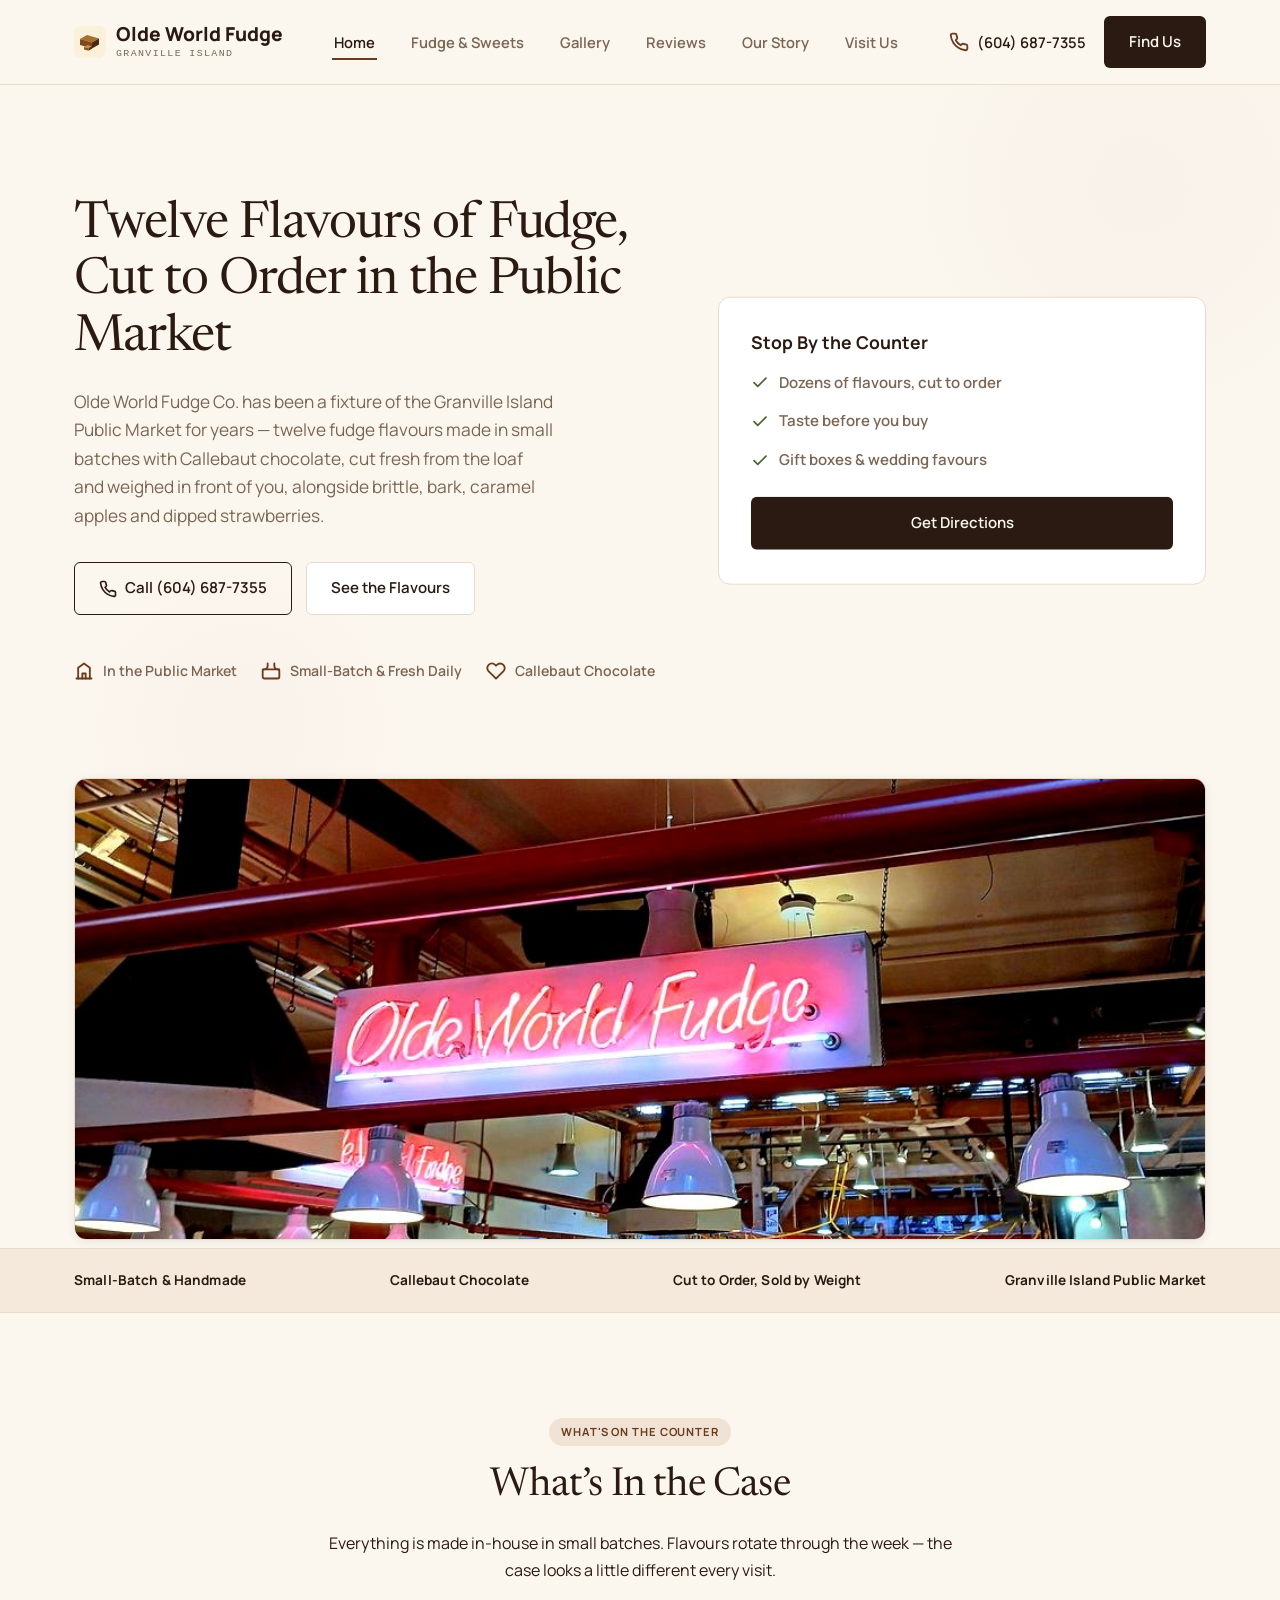
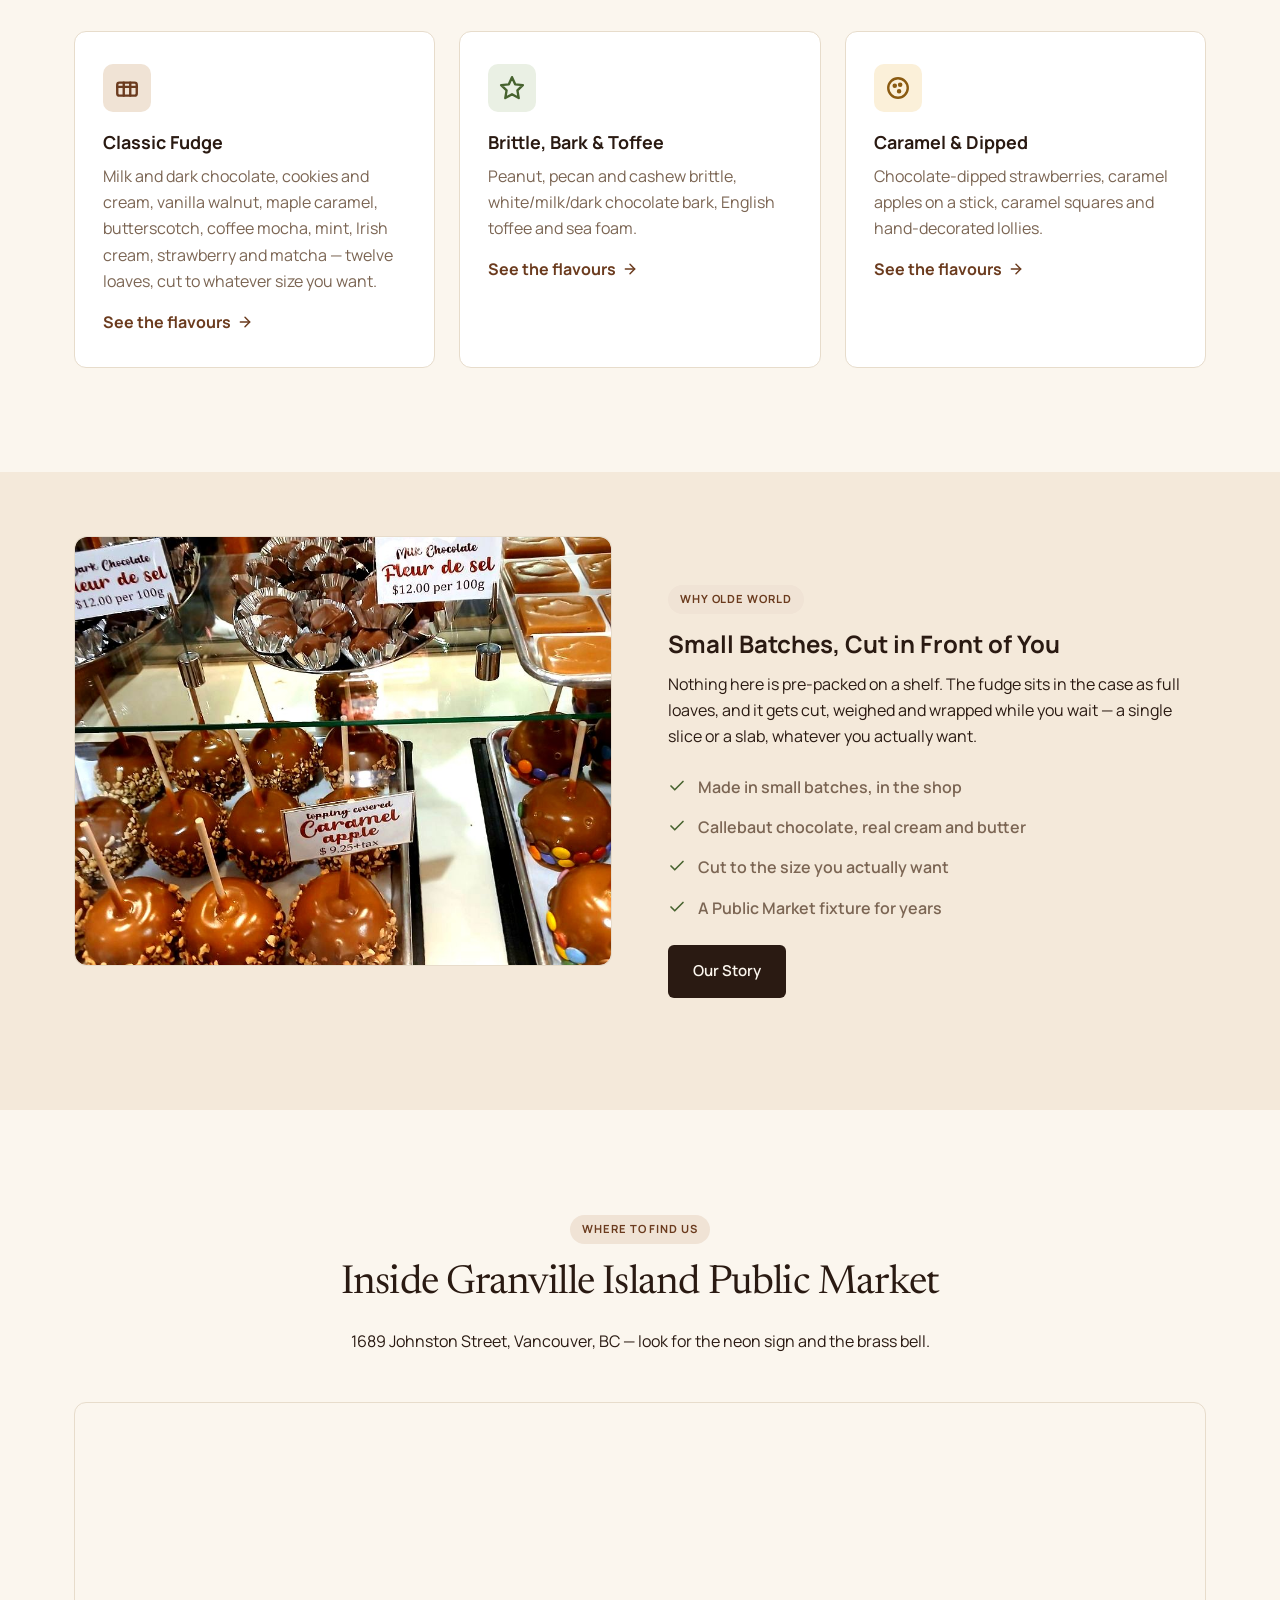
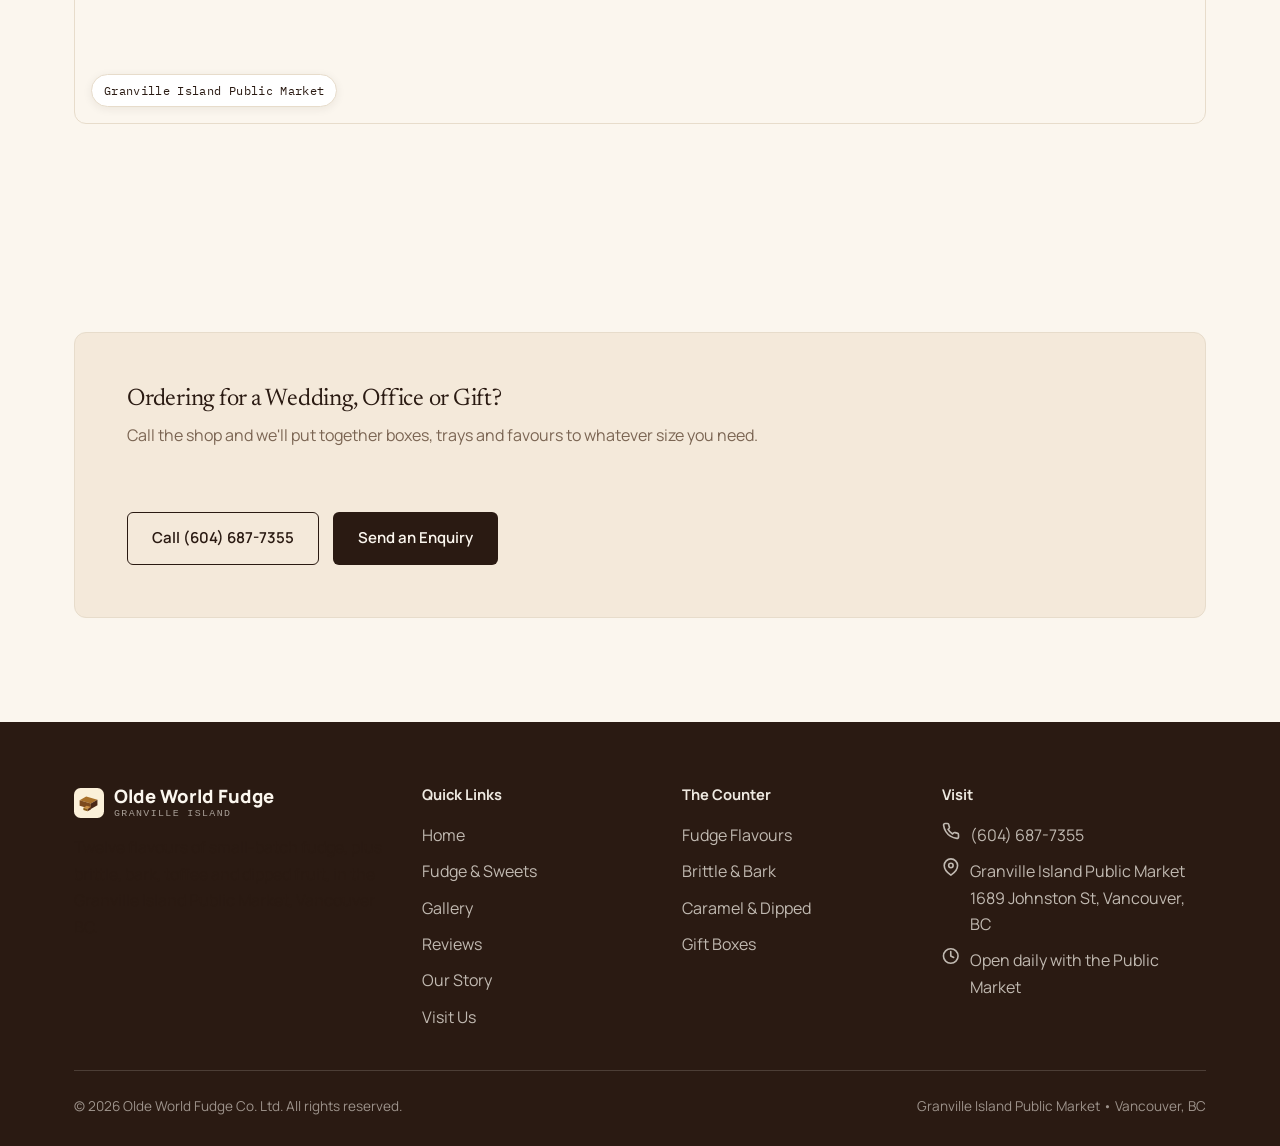
==== commit 44b13ca4: "Real shop photos, Granville Island locator, launch prep - Replace all stock imagery with the client'" ====
--- a/index.html
+++ b/index.html
@@ -17,7 +17,7 @@
   <div class="container">
     <a href="index.html" class="logo">
       <img src="assets/favicon.svg" alt="Olde World Fudge logo">
-      Olde World Fudge
+      <span class="logo-wrap">Olde World Fudge<span class="logo-loc">Granville Island</span></span>
     </a>
     <nav class="nav">
       <ul class="nav-links">
@@ -88,6 +88,14 @@
   </div>
 </section>
 
+<section class="storefront">
+  <div class="container">
+    <div class="storefront-frame">
+      <img src="assets/storefront.jpg" alt="The neon Olde World Fudge sign hanging over the counter in Granville Island Public Market" loading="lazy">
+    </div>
+  </div>
+</section>
+
 <div class="trust-strip">
   <div class="container">
     <div class="trust-item">Small-Batch &amp; Handmade</div>
@@ -143,7 +151,7 @@
   <div class="container">
     <div class="split">
       <div class="image-block">
-        <img src="assets/gallery/photo1.jpg" alt="The fudge case at Olde World Fudge, loaves cut to order" loading="lazy">
+        <img src="assets/gallery/photo1.jpg" alt="Caramel apples and fleur de sel caramels in the case at Olde World Fudge" loading="lazy">
       </div>
       <div>
         <span class="eyebrow">Why Olde World</span>
@@ -208,7 +216,7 @@
       <div>
         <div class="footer-logo">
           <img src="assets/favicon.svg" alt="Olde World Fudge logo" width="30" height="30">
-          Olde World Fudge
+          <span class="logo-wrap">Olde World Fudge<span class="footer-loc">Granville Island</span></span>
         </div>
         <p>Twelve flavours of small-batch fudge, plus brittle, bark, toffee and dipped fruit, in the Granville Island Public Market, Vancouver BC.</p>
       </div>
--- a/css/style.css
+++ b/css/style.css
@@ -162,6 +162,22 @@
 }
 
 .logo img { width: 32px; height: 32px; }
+
+/* Two Vancouver locations — name which one this site is for, quietly. */
+.logo-wrap { display: flex; flex-direction: column; line-height: 1.1; }
+
+.logo-loc,
+.footer-loc {
+  font-family: var(--font-mono);
+  font-weight: 500;
+  font-size: 0.62rem;
+  letter-spacing: 0.14em;
+  text-transform: uppercase;
+  color: var(--ink-muted);
+  margin-top: 3px;
+}
+
+.footer-loc { color: rgba(251, 246, 238, 0.6); }
 
 .nav {
   display: flex;
@@ -1024,3 +1040,26 @@
   html { scroll-behavior: auto !important; }
   .reveal { opacity: 1 !important; transform: none !important; }
 }
+
+/* ---------- Storefront banner (home) ---------- */
+.storefront {
+  padding: 0 0 8px;
+}
+
+.storefront-frame {
+  position: relative;
+  border-radius: var(--radius);
+  overflow: hidden;
+  border: 1px solid var(--line);
+  box-shadow: var(--shadow);
+}
+
+.storefront-frame img {
+  width: 100%;
+  height: clamp(260px, 42vw, 460px);
+  object-fit: cover;
+  object-position: center 42%;
+}
+
+@media (max-width: 720px) {
+  
